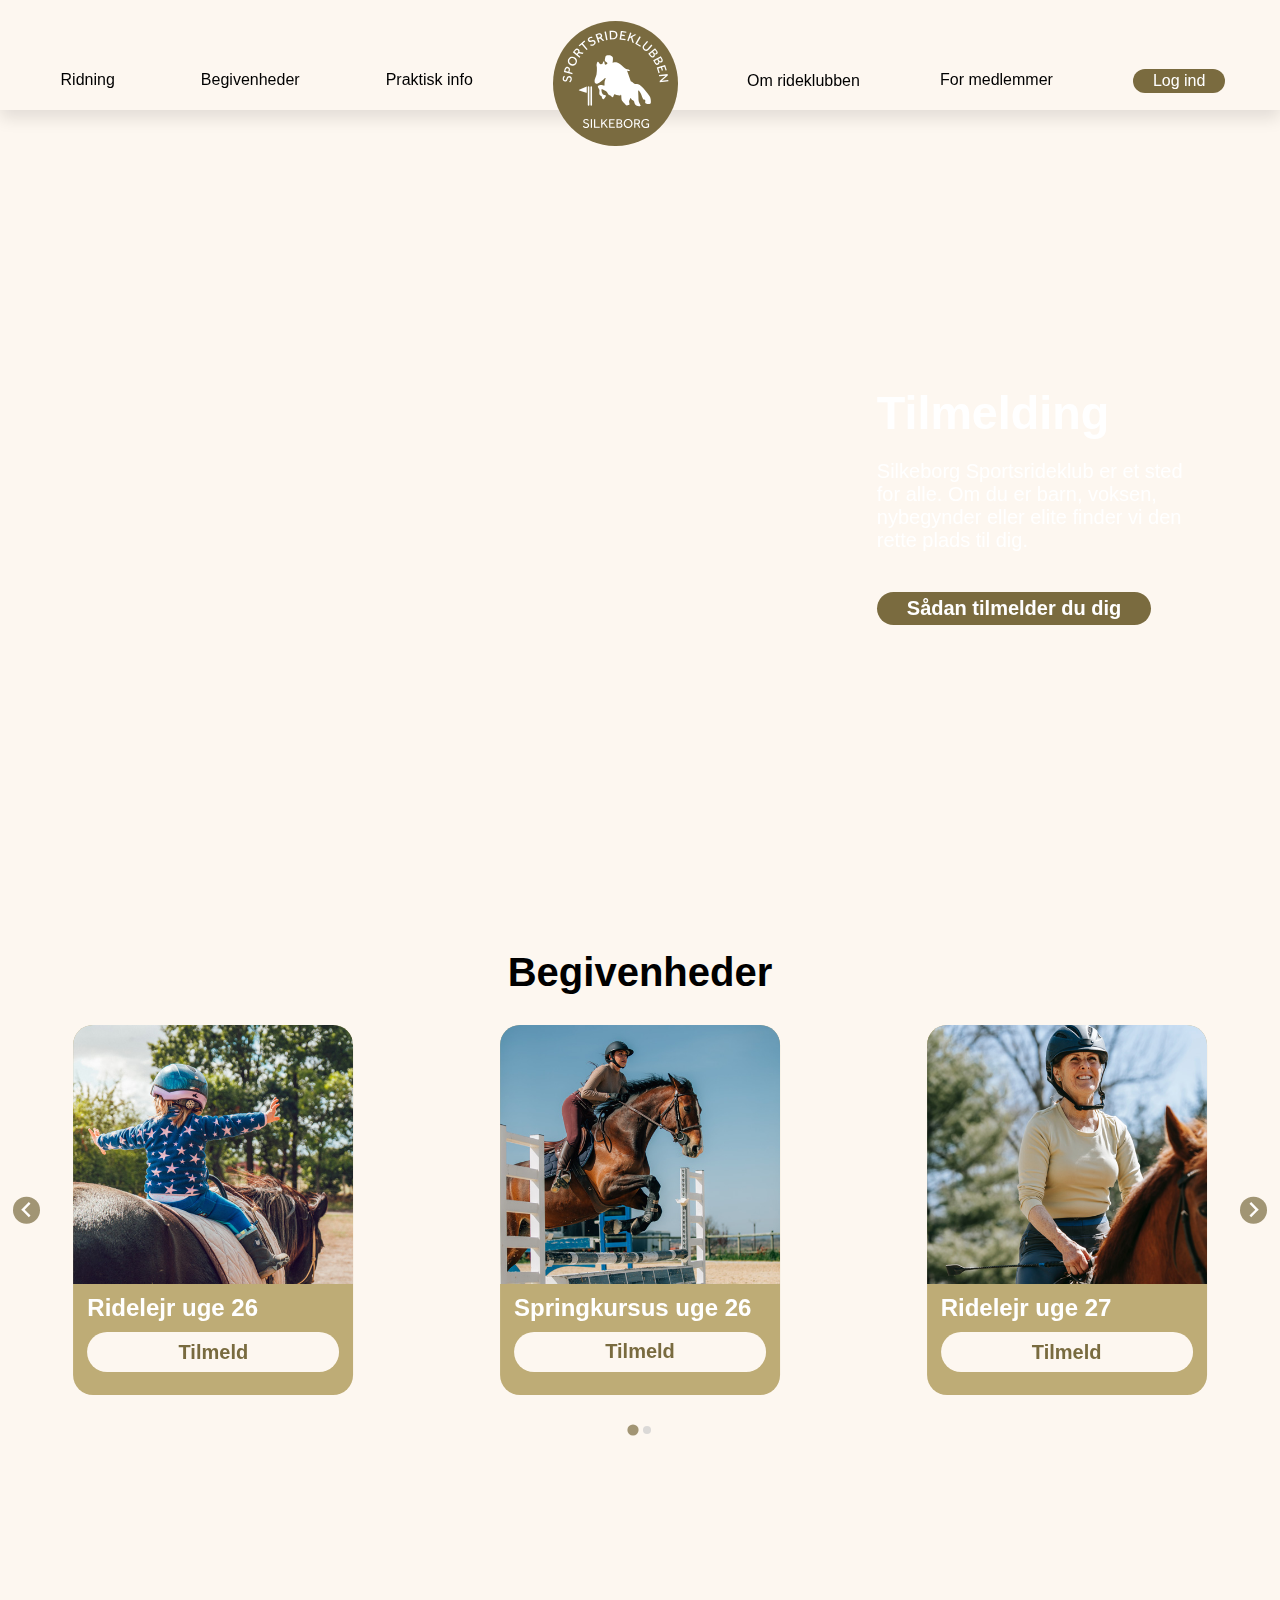
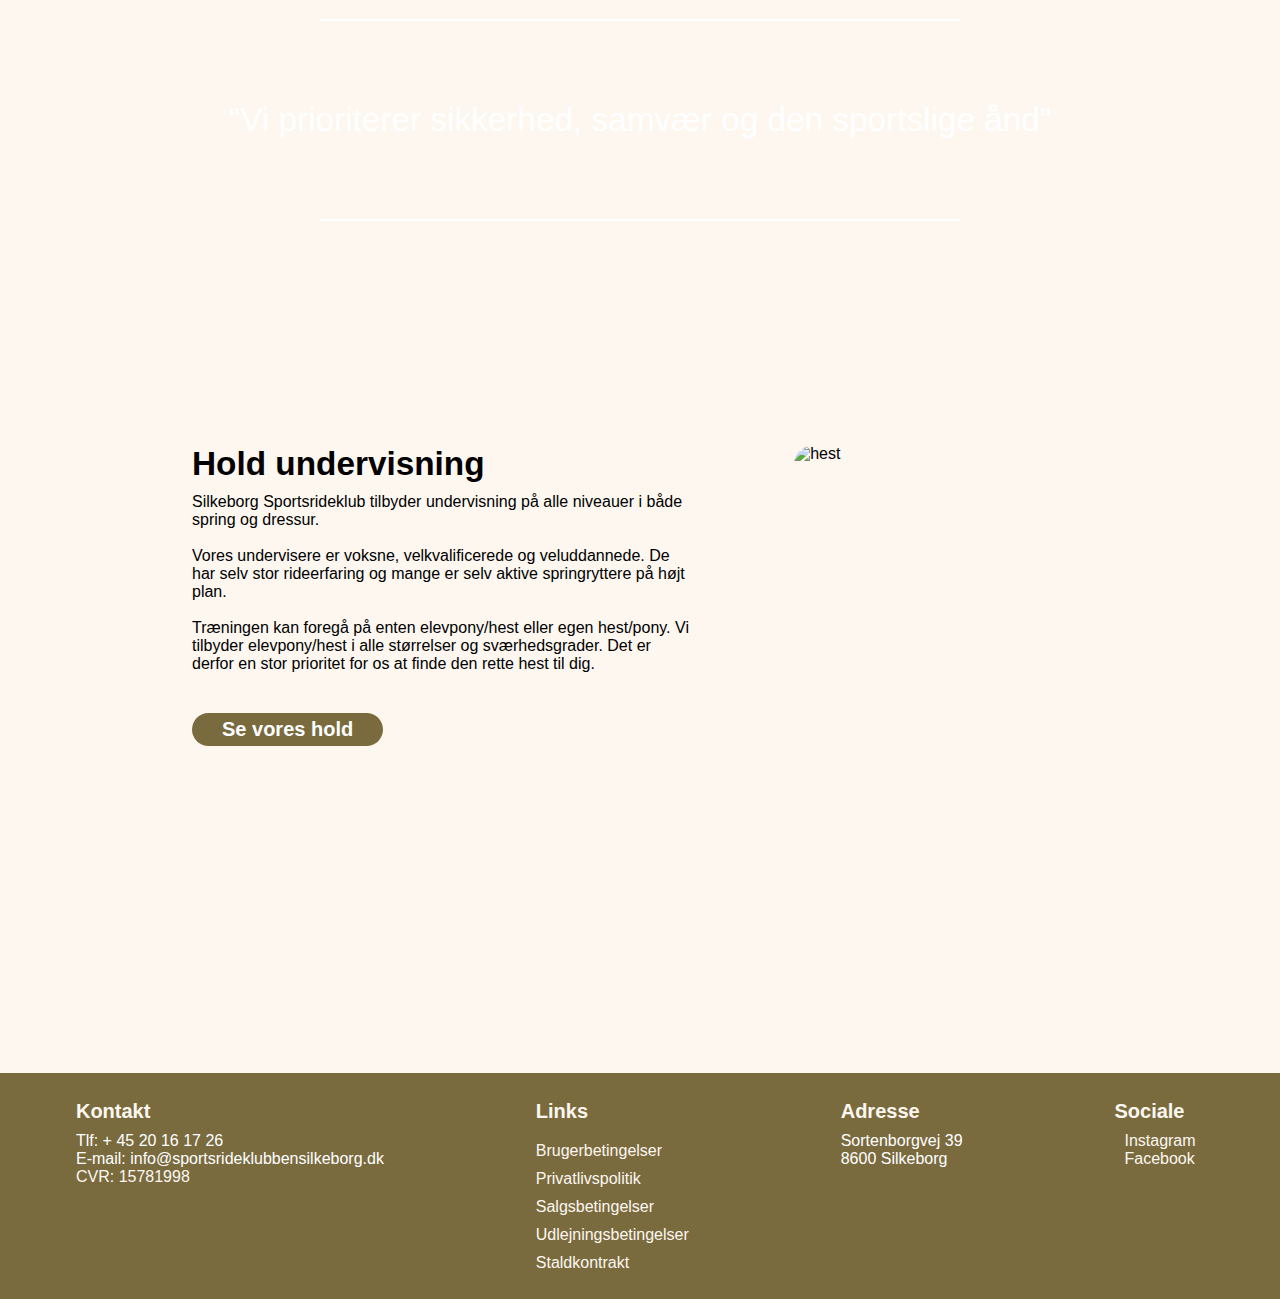
==== index.html @ 33fef27b "Update hestene" ====
<!DOCTYPE html>
<html lang="da">
  <head>
    <meta charset="UTF-8" />
    <meta http-equiv="X-UA-Compatible" content="IE=edge" />
    <meta name="viewport" content="width=device-width, initial-scale=1.0" />
    <script src="https://kit.fontawesome.com/e4a889809e.js" crossorigin="anonymous"></script>
    <script src="splide.min.js"></script>
    <script src="script.js" defer></script>
    <link rel="shortcut icon" href="images/logo.svg" type="image/x-icon" />
    <link rel="stylesheet" href="splide.min.css" />
    <link rel="stylesheet" href="styles.css" />
    <title>Sportsrideklubben Silkeborg</title>
  </head>
  <body>
    <header>
      <nav>
        <div class="dropdown">
          <button class="dropbtn">Ridning <i class="fa-solid fa-chevron-down"></i></button>
          <div class="dropdown-content">
            <a href="hold.html">Ridehold</a>
            <a href="#">Privatundervisning</a>
            <a href="#">Ridefysioterapi</a>
            <a href="hestene.html">Hestene</a>
            <a href="#">Sådan tilmelder du dig</a>
          </div>
        </div>
        <div class="dropdown">
          <button class="dropbtn">Begivenheder <i class="fa-solid fa-chevron-down"></i></button>
          <div class="dropdown-content">
            <a href="#">Ridelejr</a>
            <a href="#">Konkurrencer</a>
            <a href="#">Springkursus</a>
            <a href="#">Kalender</a>
          </div>
        </div>
        <div class="dropdown">
          <button class="dropbtn">Praktisk info <i class="fa-solid fa-chevron-down"></i></button>
          <div class="dropdown-content">
            <a href="#">Priser</a>
            <a href="#">Kontakt</a>
            <a href="#">Regler & sikkerhed</a>
            <a href="#">Klublove & vedtægter</a>
            <a href="#">Kørselsvejledning</a>
          </div>
        </div>
        <a href="index.html"><img src="images/logo.svg" alt="logo" /></a>
        <div class="dropdown">
          <a href="omrideklubben.html" class="dropbtn">Om rideklubben <i class="fa-solid fa-chevron-down"></i></a>
          <div class="dropdown-content">
            <a href="omrideklubben.html#hisory">Historie</a>
            <a href="omrideklubben.html#facilities">Faciliteter</a>
            <a href="#">Opstaldning</a>
          </div>
        </div>
        <div class="dropdown">
          <button class="dropbtn">For medlemmer <i class="fa-solid fa-chevron-down"></i></button>
          <div class="dropdown-content">
            <a href="#">Kontingent</a>
            <a href="#">Kalender</a>
          </div>
        </div>
        <a href="#" id="login">Log ind</a>
      </nav>
    </header>
    <div id="mobile-dropsystem">
      <div id="mobile-header">
        <a href="index.html"><img src="images/logo.svg" alt="logo" /></a>
        <i class="fa-solid fa-bars"></i>
      </div>
      <div id="burgermenu">
        <div class="category">
          <div class="cat-title">
            <h1>Ridning</h1>
            <i class="fa-solid fa-plus"></i>
          </div>
          <div class="cat-content">
            <div>
              <a href="#">Ridehold</a>
              <a href="#">Privatundervisning</a>
              <a href="#">Ridefysioterapi</a>
              <a href="#">Hestene</a>
              <a href="#">Sådan tilmelder du dig</a>
            </div>
          </div>
        </div>
        <div class="category">
          <div class="cat-title">
            <h1>Begivenheder</h1>
            <i class="fa-solid fa-plus"></i>
          </div>
          <div class="cat-content">
            <div>
              <a href="#">Ridelejr</a>
              <a href="#">Konkurrencer</a>
              <a href="#">Springkursus</a>
              <a href="#">Kalender</a>
            </div>
          </div>
        </div>
        <div class="category">
          <div class="cat-title">
            <h1>Praktisk info</h1>
            <i class="fa-solid fa-plus"></i>
          </div>
          <div class="cat-content">
            <div>
              <a href="#">Priser</a>
              <a href="#">Kontakt</a>
              <a href="#">Regler & sikkerhed</a>
              <a href="#">Klublove & vedtægter</a>
              <a href="#">Kørselsvejledning</a>
            </div>
          </div>
        </div>
        <div class="category">
          <div class="cat-title">
            <h1>Om rideklubben</h1>
            <i class="fa-solid fa-plus"></i>
          </div>
          <div class="cat-content">
            <div>
              <a href="#">Historie</a>
              <a href="#">Faciliteter</a>
              <a href="#">Opstaldning</a>
            </div>
          </div>
        </div>
        <div class="category">
          <div class="cat-title">
            <h1>For medlemmer</h1>
            <i class="fa-solid fa-plus"></i>
          </div>
          <div class="cat-content">
            <div>
              <a href="#">Kontingent</a>
              <a href="#">Kalender</a>
            </div>
          </div>
        </div>
        <div class="category">
          <a href="#" class="cat-title">
            <h1>Log ind</h1>
          </a>
          <div class="cat-content"></div>
        </div>
      </div>
    </div>
    <main>
      <section id="hero">
        <div id="overlay-box">
          <h1>Tilmelding</h1>
          <p>Silkeborg Sportsrideklub er et sted for alle. Om du er barn, voksen, nybegynder eller elite finder vi den rette plads til dig.</p>
          <a href="#" class="cta">Sådan tilmelder du dig</a>
        </div>
      </section>
      <div id="mobile-herotext">
        <h1>Tilmelding</h1>
        <p>Silkeborg Sportsrideklub er et sted for alle. Om du er barn, voksen, nybegynder eller elite finder vi den rette plads til dig.</p>
        <a href="#" class="cta">Sådan tilmelder du dig</a>
      </div>
      <section id="events">
        <h1>Begivenheder</h1>
        <section class="splide" aria-label="Slideshow with events">
          <div class="splide__track">
            <ul class="splide__list">
              <li class="splide__slide">
                <div class="event-card">
                  <img src="images/eventslides/1.jpg" alt="event-image" />
                  <div>
                    <h2>Ridelejr uge 26</h2>
                    <a href="#" class="event-action">Tilmeld</a>
                  </div>
                </div>
              </li>
              <li class="splide__slide">
                <div class="event-card">
                  <img src="images/eventslides/2.jpg" alt="event-image" />
                  <div>
                    <h2>Springkursus uge 26</h2>
                    <a href="#" class="event-action">Tilmeld</a>
                  </div>
                </div>
              </li>
              <li class="splide__slide">
                <div class="event-card">
                  <img src="images/eventslides/3.jpg" alt="event-image" />
                  <div>
                    <h2>Ridelejr uge 27</h2>
                    <a href="#" class="event-action">Tilmeld</a>
                  </div>
                </div>
              </li>
              <li class="splide__slide">
                <div class="event-card">
                  <img src="images/eventslides/5.jpg" alt="event-image" />
                  <div>
                    <h2>Springkursus uge 27</h2>
                    <a href="#" class="event-action">Tilmeld</a>
                  </div>
                </div>
              </li>
              <li class="splide__slide">
                <div class="event-card">
                  <img src="images/eventslides/6.jpg" alt="event-image" />
                  <div>
                    <h2>Ridelejr uge 32</h2>
                    <a href="#" class="event-action">Tilmeld</a>
                  </div>
                </div>
              </li>
              <li class="splide__slide">
                <div class="event-card">
                  <img src="images/eventslides/4.jpg" alt="event-image" />
                  <div>
                    <h2>Springkursus uge 32</h2>
                    <a href="#" class="event-action">Tilmeld</a>
                  </div>
                </div>
              </li>
            </ul>
          </div>
        </section>
      </section>
      <section id="drone-video">
        <div>
          <hr />
          <h1>“Vi prioriterer sikkerhed, samvær og den sportslige ånd”</h1>
          <hr />
        </div>
        <video muted autoplay loop>
          <source src="images/dronevideo.MP4" type="video/mp4" />
        </video>
      </section>
      <section id="teams">
        <div>
          <h2>Hold undervisning</h2>
          <p>
            Silkeborg Sportsrideklub tilbyder undervisning på alle niveauer i både spring og dressur. <br /><br />

            Vores undervisere er voksne, velkvalificerede og veluddannede. De har selv stor rideerfaring og mange er selv aktive springryttere på højt plan. <br /><br />

            Træningen kan foregå på enten elevpony/hest eller egen hest/pony. Vi tilbyder elevpony/hest i alle størrelser og sværhedsgrader. Det er derfor en stor prioritet for os at finde den rette
            hest til dig.
          </p>
          <a href="#" class="cta">Se vores hold</a>
        </div>
        <img src="images/teamshorse.jpg" alt="hest" />
      </section>
    </main>
    <footer>
      <div>
        <h4>Kontakt</h4>
        <a href="tel:+4520161726">Tlf: + 45 20 16 17 26</a>
        <a href="mailto:info@sportsrideklubbensilkeborg.dk">E-mail: info@sportsrideklubbensilkeborg.dk</a>
        <p>CVR: 15781998</p>
      </div>

      <div id="footer-betingelser">
        <h4>Links</h4>
        <a href="#">Brugerbetingelser</a>
        <a href="#">Privatlivspolitik</a>
        <a href="#">Salgsbetingelser</a>
        <a href="#">Udlejningsbetingelser</a>
        <a href="#">Staldkontrakt</a>
      </div>

      <div>
        <h4>Adresse</h4>
        <a href="https://goo.gl/maps/RQooo3mKTKUKPdRt5" target="_blank">
          Sortenborgvej 39 <br />
          8600 Silkeborg
        </a>
      </div>

      <div>
        <h4>Sociale</h4>
        <a class="footer-sociale" href="https://www.instagram.com/sportsrideklubbensilkeborg/" target="_blank">
          <p><i class="fa-brands fa-instagram"></i> Instagram</p>
        </a>

        <a class="footer-sociale" href="https://www.facebook.com/spsbestyrelse" target="_blank">
          <p><i class="fa-brands fa-square-facebook"></i>Facebook</p>
        </a>
      </div>
    </footer>
  </body>
</html>
---- styles.css ----
/* Import fonts */
@import url("https://use.typekit.net/xya8yvm.css");

/* Remove margin for whole page */
*,
*::before,
*::after {
  margin: 0;
}

/* Universal styles */
body {
  background-color: #fdf7f0;
  font-family: effra-cc, sans-serif;
}

/* FRONT PAGE */

/* Header */
header {
  z-index: 1000;
  position: sticky;
  top: 0;
  background-color: #fdf7f0;
  box-shadow: 0px 8px 16px 0px rgba(0, 0, 0, 0.111);
  transition: 0.2s ease-in-out;
}

nav {
  height: 70px;
  display: flex;
  justify-content: space-around;
  align-items: flex-end;
  padding: 20px;
  transition: 0.5s ease-in-out;
}

nav img {
  position: relative;
  top: 60px;
  width: 125px;
  transition: 0.2s ease-in-out;
}

#mobile-dropsystem {
  display: none;
  z-index: 1000;
  position: sticky;
  top: 0;
}

#mobile-header {
  z-index: 1000;
  background-color: #fdf7f0;
  box-shadow: 0px 8px 16px 0px rgba(0, 0, 0, 0.111);
  display: none;
  justify-content: space-between;
  align-items: center;
  height: 100px;
  position: sticky;
  top: 0;
}
#mobile-header img {
  position: relative;
  top: 20px;
  padding-left: 30px;
  width: 110px;
}
#mobile-header i {
  align-self: flex-end;
  color: #7a6b3f;
  padding: 30px;
  font-size: 25pt;
}

/* Burgermenu */
#burgermenu {
  transform: translateY(-100%);
  width: 100%;
  position: absolute;
  overflow-y: auto;
  transition: 0.8s ease-in-out;
  max-height: calc(100dvh - 100px);
}

.category {
  text-align: center;
}

.cat-title {
  text-decoration: none;
  color: black;
  display: flex;
  justify-content: center;
  align-items: center;
  padding: 25px;
  background-color: #fdf7f0;
  box-shadow: 0px 8px 16px 0px rgba(0, 0, 0, 0.111);
}
.cat-title:last-of-type {
  color: white;
  background-color: #796b3f;
}
.cat-title h1 {
  font-size: 18pt;
  font-weight: 600;
}
.cat-title i {
  font-size: 18pt;
  position: absolute;
  right: 25px;
}

/* Category content */

.cat-content {
  flex-direction: column;
  max-height: 0px;
  overflow: hidden;
  transition: 0.5s ease-in-out;
}
.cat-content div {
  display: flex;
  flex-direction: column;
  justify-content: center;
  font-size: 15pt;
  background-color: #f3eee7;
}
.cat-content div i {
  right: 25px;
}
.cat-content a {
  padding: 25px;
  font-weight: 100;
  color: black;
  text-decoration: none;
  box-shadow: 0px 5px 18px 0px rgba(0, 0, 0, 0.111);
}

/* Dropdown */
.dropbtn {
  text-decoration: none;
  color: black;
  display: flex;
  align-items: center;
  gap: 5px;
  font-family: effra-cc, sans-serif;
  font-weight: 500;
  font-size: 12pt;
  border: none;
  cursor: pointer;
  background-color: #fdf7f0;
}

.dropdown {
  position: relative;
  display: inline-block;
}

.dropdown-content {
  font-weight: 500;
  display: none;
  position: absolute;
  min-width: 160px;
  z-index: 1;
}

.dropdown-content a {
  font-size: 10pt;
  box-shadow: 0px 8px 16px 0px rgba(0, 0, 0, 0.111);
  color: black;
  background-color: #fdf7f0;
  padding: 12px 16px;
  text-decoration: none;
  display: block;
}
.dropdown-content a:hover,
.dropdown-content a:nth-child(even):hover {
  background-color: #7a6b3f;
  color: white;
}
.dropdown-content a:nth-child(even) {
  background-color: #f3eee7;
}

.dropdown:hover .dropdown-content {
  display: block;
}

#login {
  position: relative;
  top: 3px;
  text-decoration: none;
  color: white;
  background-color: #7a6b3f;
  padding: 3px 20px;
  border-radius: 15px;
  transition: 0.1s ease-in-out;
}
#login:hover {
  background-color: #554c2f;
}

/* Hero section */
#hero {
  background-image: url(images/hero.jpg);
  background-size: cover;
  height: calc(100vh - 110px);
  width: auto;
}

#overlay-box {
  display: flex;
  flex-direction: column;
  justify-content: center;
  position: absolute;
  right: 0;
  backdrop-filter: blur(15px);
  color: white;
  height: calc(100vh - 110px);
  width: 35vw;
}
#overlay-box h1 {
  padding-left: 10%;
  font-size: 35pt;
}
#overlay-box p {
  width: 70%;
  font-weight: 300;
  font-size: 15pt;
  padding-left: 10%;
  padding-top: 20px;
}
.cta {
  text-decoration: none;
  color: white;
  display: block;
  margin-top: 40px;
  margin-left: 10%;
  padding: 5px 30px;
  font-size: 15pt;
  font-weight: 900;
  width: fit-content;
  border-radius: 20px;
  background-color: #7a6b3f;
  transition: 0.2s ease-in-out;
}
.cta:hover {
  background-color: #554c2f;
}

#mobile-herotext {
  display: none;
  text-align: center;
  width: 80%;
  margin: auto;
  margin-top: 30px;
}
#mobile-herotext p {
  font-size: 12pt;
  padding-top: 10px;
}

/* Event section */
#events {
  text-align: center;
  margin-top: 50px;
  margin-bottom: 100px;
}
#events h1 {
  font-size: 30pt;
  margin-bottom: 30px;
}

/* Event card */
.event-card {
  background-color: #beac76;
  color: white;
  border-radius: 20px;
  width: 280px;
  height: 370px;
  overflow: hidden;
}
.event-card img {
  object-fit: cover;
  width: 100%;
  max-height: 70%;
}

.event-card div {
  margin: auto;
  width: 90%;
}
.event-card div h2 {
  text-align: left;
  margin-top: 10px;
  margin-bottom: 10px;
  font-size: 18pt;
}
.event-card div a {
  display: flex;
  justify-content: center;
  align-items: center;
  text-decoration: none;

  height: 40px;
  font-size: 15pt;
  font-weight: 900;
  color: #796b3f;
  border-radius: 20px;
  background-color: #fdf7f0;
}

/* Splide */
.splide__slide {
  display: flex;
  justify-content: center;
}

/* Drone video */
#drone-video {
  position: relative;
  margin-top: 50px;
  width: 100%;
  height: 450px;
  overflow: hidden;
  z-index: -100;
}

video {
  width: 100%;
  height: 450px;
  object-fit: cover;
}
#drone-video div {
  /* backdrop-filter: brightness(50%); */
  height: 100%;
  width: 100%;
  display: flex;
  flex-direction: column;
  justify-content: center;
  gap: 80px;
  color: white;
  position: absolute;
  text-align: center;
}

#drone-video h1 {
  width: 80%;
  align-self: center;
  font-size: 25pt;
  font-weight: 500;
}

#drone-video hr {
  border: 1.5px solid white;
  border-radius: 10px;
  width: 50%;
  align-self: center;
}

/* Teams section */
#teams {
  width: 70%;
  margin: auto;
  display: flex;
  gap: 100px;
  margin-top: 100px;
  margin-bottom: 100px;
}
#teams h2 {
  font-size: 25pt;
  margin-bottom: 10px;
}
#teams a {
  margin-left: 0;
}

#teams img {
  object-fit: cover;
  width: 800px;
  height: 400px;
  border-radius: 20px;
}

/* Ignorer dette */
main {
  padding-bottom: 10%;
}

/* Historiesektionen */

#history {
  display: flex;
  justify-content: space-around;
  width: 80%;
  margin: auto;
  margin-top: 100px;
}
#history div {
  width: 40%;
}
#history div h1 {
  margin-bottom: 20px;
  font-size: 30pt;
  line-height: 40px;
}
#history img {
  border-radius: 20px;
}

/* Faciliteter */

#facilities {
  display: flex;
  justify-content: space-around;
  align-items: center;
  background-color: #f3eee7;
  margin-top: 50px;
  padding: 100px 0px 100px 0px;
}

#facilities hr {
  height: 200px;
  border: 1px solid black;
  border-radius: 10px;
}

#listfacilities {
  display: flex;
  flex-direction: column;
  gap: 20px;
  width: fit-content;
}

.listdirection {
  display: flex;
  padding-bottom: 10px;
}

.listdirection img {
  position: relative;
  top: 5px;
  padding-right: 10px;
}

#splitsections {
  overflow: hidden;
  position: relative;
  top: -5vw;
}
#splitsections img {
  width: 102%;
}

/* Undervisning og aktiviteter */
#activities {
  display: flex;
  justify-content: center;
  width: 80%;
  margin: auto;
  padding-bottom: 5vw;
}

#leftbox {
  width: 70%;
  padding-right: 50px;
}
#rightbox {
  width: 70%;
}

/* --HOLD STYLES------------------------------------- */
#main-hold {
  width: 85%;
  margin: auto;
}

/* --filter knap------------------------------------- */

#filter-knap {
  cursor: pointer;
  display: flex;
  justify-content: space-between;
  align-items: center;
  width: 60px;
  color: white;
  background-color: #beac76;
  border-radius: 10px;
  margin-top: 50px;
  margin-bottom: 5vh;
  padding: 8px 30px;
}

.filter-category {
  text-align: center;
}

.filter-cat-title {
  display: flex;
  justify-content: center;
  align-items: center;
  padding: 25px;
  background-color: #fdf7f0;
  box-shadow: 0px 8px 16px 0px rgba(0, 0, 0, 0.111);
}
.filter-cat-title h1 {
  font-size: 18pt;
  font-weight: 600;
}

/* Category content */

.filter-cat-content {
  flex-direction: column;
  max-height: 0px;
  overflow: hidden;
  transition: 0.5s ease-in-out;
}
.filter-cat-content div {
  display: flex;
  flex-direction: column;
  justify-content: center;
  font-size: 15pt;
  background-color: #f3eee7;
}
.filter-cat-content div i {
  right: 25px;
}
.filter-cat-content a {
  padding: 25px;
  font-weight: 100;
  color: black;
  text-decoration: none;
  box-shadow: 0px 5px 18px 0px rgba(0, 0, 0, 0.111);
}

/* --Cards------------------------------------- */

.card-container {
  display: flex;
  justify-content: left;
  gap: 30px;
  flex-wrap: wrap;
}

.hold-card {
  display: flex;
  flex-direction: column;
  justify-content: space-between;
  height: 380px;
  background-color: white;
  width: 300px;
  text-align: left;
  border-radius: 20px;
}

.hold-card img {
  width: 100%;
  object-fit: contain;
  border-radius: 20px 20px 0px 0px;
}

.hold-card h3 {
  padding-left: 20px;
}

.content {
  display: flex;
  justify-content: space-around;
  font-size: 1.5vh;
  padding-left: 20px;
}

.content hr {
  border: #796b3f solid 1.5px;
  border-radius: 10px;
  height: 100px;
  align-self: center;
}

.content-right {
  font-size: 10pt;
  width: 50%;
}
.content-right p {
  width: 80%;
  margin: auto;
  line-height: 15px;
}

.content-left-info {
  display: flex;
  justify-content: left;
  align-items: center;
  gap: 10px;
  height: 30px;
}
.content-left-info p {
  font-size: 10pt;
}

.content-left-info i {
  color: #554c2f;
  font-size: 15pt;
}
.content-left-info .fa-user-group {
  font-size: 13pt;
}

.tilmeld-cta {
  text-align: center;
  font-size: 15pt;
  background-color: #beac76;
  border-radius: 0px 0px 20px 20px;
  padding: 10px;
  transition: 0.05s ease-in-out;
}
.tilmeld-cta:hover {
  background-color: #796b3f;
}

.tilmeld-cta {
  font-weight: 600;
  text-decoration: none;
  color: white;
}

/* --FOOTER STYLES------------------------------------- */
footer {
  display: flex;
  justify-content: space-around;
  background-color: #7a6b3f;
  color: #fdf7f0;
  padding: 3vh 0vh 3vh 0vh;
}

footer div {
  display: flex;
  flex-direction: column;
}

footer div a {
  text-decoration: none;
  color: white;
  transition: 0.1s ease-in-out;
}

footer h4 {
  font-size: 15pt;
  padding-bottom: 1vh;
}

/* Denne div lagde sig vandret, derfor flex columme */
#footer-betingelser {
  display: flex;
  flex-direction: column;
  gap: 10px;
}

#footer-betingelser a {
  color: #fdf7f0;
}

.footer-sociale {
  display: flex;
  justify-content: space-between;
  align-items: center;
  text-decoration: none;
  width: 7vw;
  color: #fdf7f0;
}

.footer-sociale p {
  display: flex;
  justify-content: center;
  align-items: center;
  gap: 10px;
}

.footer-sociale .fa-brands {
  font-size: 20px;
}

/* Her starter Hestene/Bestyrelsen */

/* Overskrift */
.hestene-bestyrelse-h1 {
  text-align: center;
  margin-top: 5vw;
}

.hestene-bestyrelse-p {
  text-align: center;
  margin-bottom: 5vw;
}

/* Classen split-colored-div-1 er baggrunden for denne sektion.
Vi skifter mellem brugen af classen split-colored-div-1 og split-colored-div-2, for
nemt at kunne tilfølje flere heste*/
.split-colored-div-1 {
  background: linear-gradient(to right, #7a6b3f 0%, #7a6b3f 30%, #f3eee7 30%, #f3eee7 100%);
  height: 30vw;
}
/* Classen split-colored-div-1-text bestemmer hvordan teksten skal
forholde sig ift. resten af indholdet i div'en*/
.split-colored-div-1-text {
  margin-left: 45vw;
  margin-top: -23vw;
  z-index: 1;
  max-width: 40vw;
  color: black;
}

/* Titlen under bestyrelsesmedlemmernes navne */
.bestyrelse-p-title {
  font-style: italic;
  font-size: 15pt;
}

/* Her bestemmes det hvordan billedet skal placeres */
.split-colored-div-1 img {
  height: 22vw;
  width: 22vw;
  margin-left: 19%;
  margin-top: 4%;
  margin-bottom: 2%;
  z-index: +1;
  border-radius: 10%;
}

/* Her beskriver vi hvordan split-colored-div-2 bruges. Kommandoerne er de samme,
men værdierne er anderledes og tilpasset efter mockuppen */
.split-colored-div-2 {
  background: linear-gradient(to left, #7a6b3f 0%, #7a6b3f 30%, #fdf7f0 30%, #fdf7f0 100%);
  height: 30vw;
}

.split-colored-div-2-text {
  margin-left: 15vw;
  margin-top: -23vw;
  z-index: 1;
  max-width: 40vw;
  color: rgb(0, 0, 0);
}

.split-colored-div-2 img {
  height: 22vw;
  width: 22vw;
  margin-left: 59%;
  margin-top: 4%;
  margin-bottom: 2%;
  z-index: +1;
  border-radius: 10%;
}

/* Media quiaries 1080px - IPad size*/
@media screen and (max-width: 1080px) {
  /* HEADER */
  header {
    display: none;
  }
  #mobile-header {
    display: flex;
  }
  #mobile-dropsystem {
    display: block;
  }

  /* FORSIDE */
  #hero {
    display: flex;
    flex-direction: column;
    height: 300px;
  }
  #overlay-box {
    display: none;
  }
  #mobile-herotext {
    display: block;
  }
  .cta {
    margin: auto;
    margin-top: 30px;
  }
  #teams {
    flex-direction: column-reverse;
    gap: 30px;
    width: 85%;
  }
  #teams img {
    width: 100%;
  }

  /* Hold cards */
  /* .hold-card-row {
  } */

  /* FOOTER */
  footer {
    flex-direction: column;
  }
  footer div {
    width: 85%;
    margin: auto;
    margin-bottom: 40px;
  }

  /* BESTYRELSEN OG HESTE SIDEN */

  /* Overskrift på siden */
  .hestene-bestyrelse-h1 {
    font-size: 12pt;
  }

  .hestene-bestyrelse-p {
    font-size: 10pt;
  }

  /* Tekster på siden */
  .split-colored-div-1-text p {
    font-size: 12pt;
  }

  .split-colored-div-2-text p {
    font-size: 12pt;
  }

  .split-colored-div-1-text h1 {
    font-size: 12pt;
  }

  .split-colored-div-2-text h1 {
    font-size: 12pt;
  }

  /* Bestyrelsens titler */
  .bestyrelse-p-title {
    font-size: 10pt;
  }

  /* OM RIDEKLUBBEN */

  #history {
    flex-direction: column;
    width: 85%;
  }
  #history div {
    width: 100%;
  }
  #history img {
    margin-top: 30px;
  }

  #facilities {
    flex-direction: column;
  }
  #facilities h1 {
    font-size: 25pt;
    margin-bottom: 30px;
  }
  #facilities hr {
    display: none;
  }
  #listfacilities {
    width: 80%;
  }

  #activities {
    flex-direction: column;
    align-items: center;
    gap: 50px;
    width: 100%;
    margin: auto;
    margin-bottom: 50px;
  }
  #leftbox,
  #rightbox {
    width: 85%;
    padding: 0;
  }
}

/* Media queries 570px */
@media screen and (max-width: 570px) {
  /* BESTYRELSEN OG HESTENE SIDER */

  /* Overskrift på siden */
  .hestene-bestyrelse-h1 {
    font-size: 14pt;
  }

  .hestene-bestyrelse-p {
    font-size: 12pt;
    margin-left: 15vw;
    margin-right: 15vw;
  }

  /* Baggrundsfarve ændres */
  .split-colored-div-1 {
    background: linear-gradient(to right, #7a6b3f 0%, #7a6b3f 25%, #f3eee7 25%, #f3eee7 100%);
    height: 60vw;
  }

  /* Baggrundsfarve ændres */
  .split-colored-div-2 {
    height: 60vw;
  }

  /* Billede ændres */
  .split-colored-div-1 img {
    height: 35vw;
    width: 35vw;
    margin-left: 8%;
    margin-top: 12%;
  }

  .split-colored-div-2 img {
    height: 35vw;
    width: 35vw;
    margin-left: 53%;
    margin-top: 12%;
  }

  /* Tekster på siden */
  .split-colored-div-1-text p {
    font-size: 8pt;
    margin-top: 5vw;
    margin-left: 2vw;
    margin-right: -10vw;
  }

  .split-colored-div-2-text p {
    font-size: 8pt;
    margin-top: 5vw;
    margin-right: 2vw;
    margin-left: -10vw;
  }

  .split-colored-div-1-text h1 {
    font-size: 12pt;
    margin-top: -40vw;
    margin-bottom: -5vw;
    margin-left: 2vw;
    margin-right: -10vw;
  }

  .split-colored-div-2-text h1 {
    font-size: 12pt;
    margin-top: -40vw;
    margin-bottom: -5vw;
    margin-right: 2vw;
    margin-left: -10vw;
  }

  /* Bestyrelsens titler */
  .bestyrelse-p-title {
    font-size: 6pt;
    margin-bottom: -4vw;
  }
}
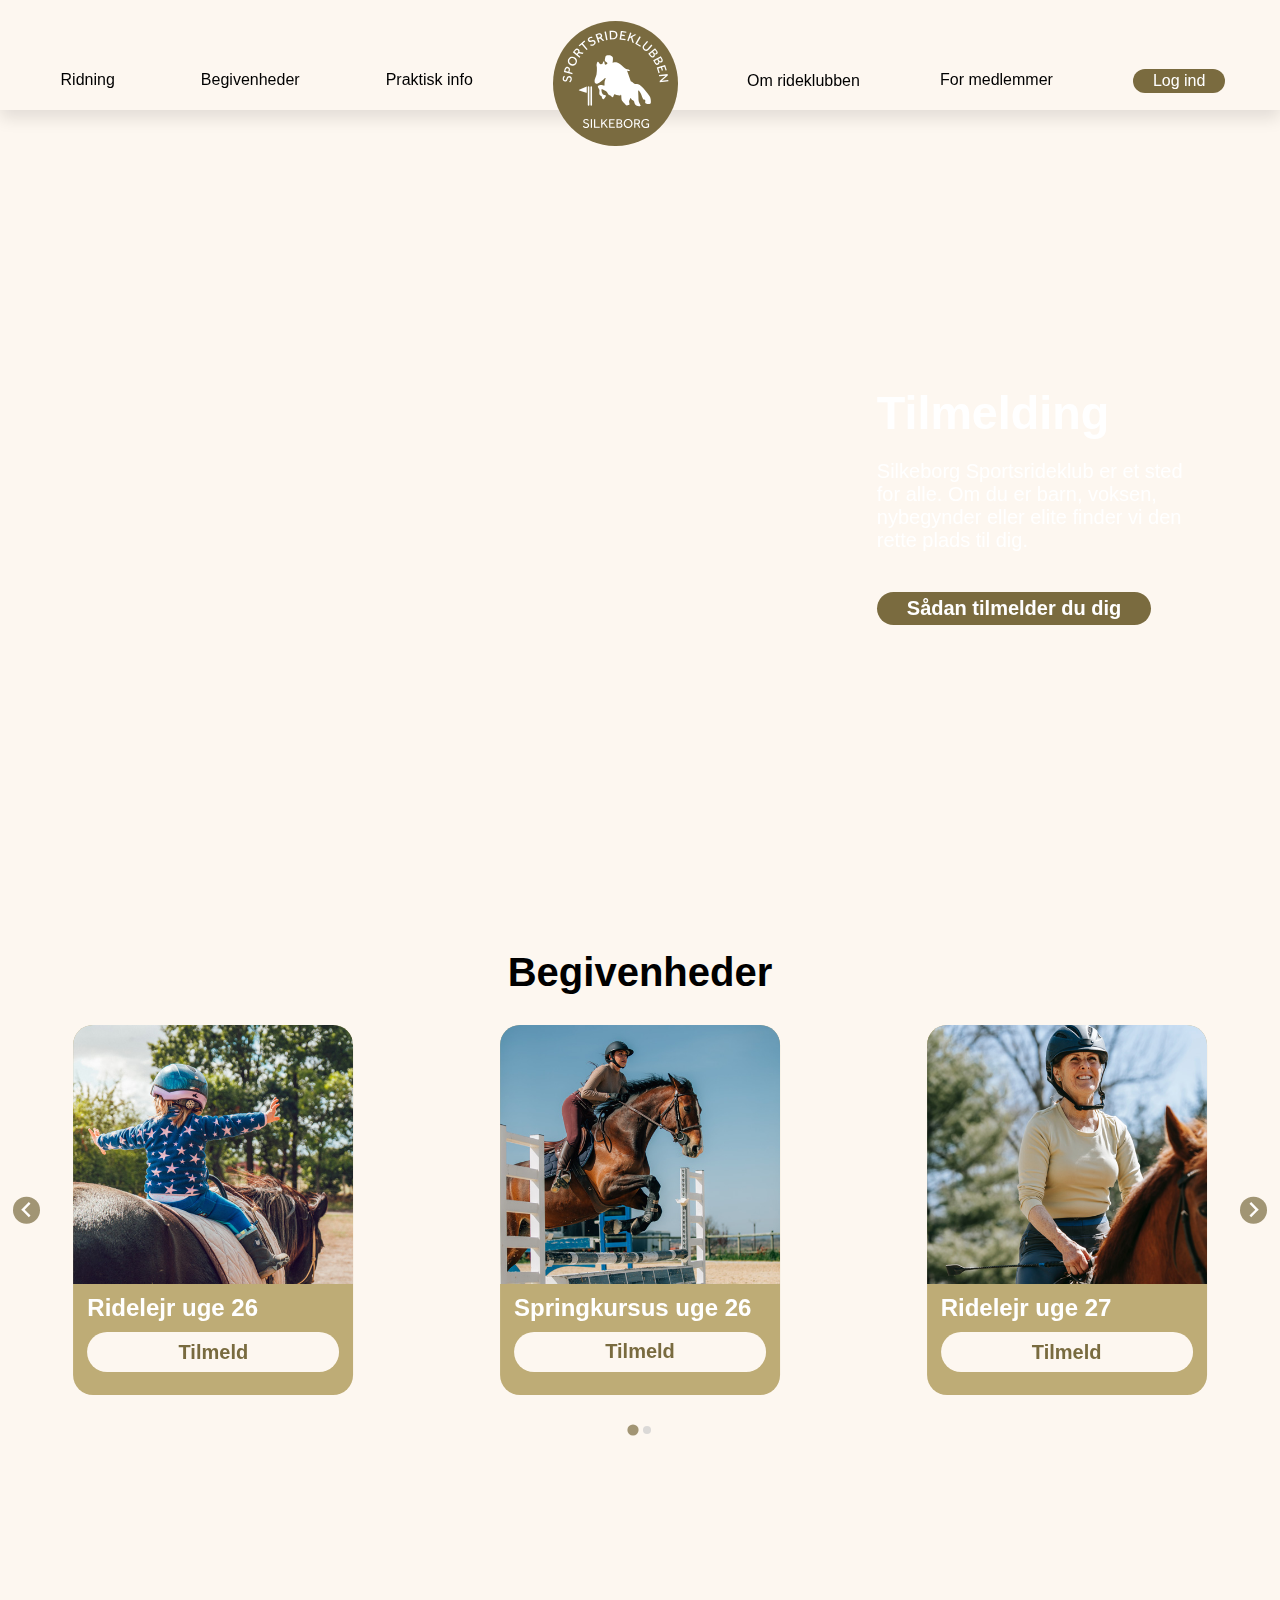
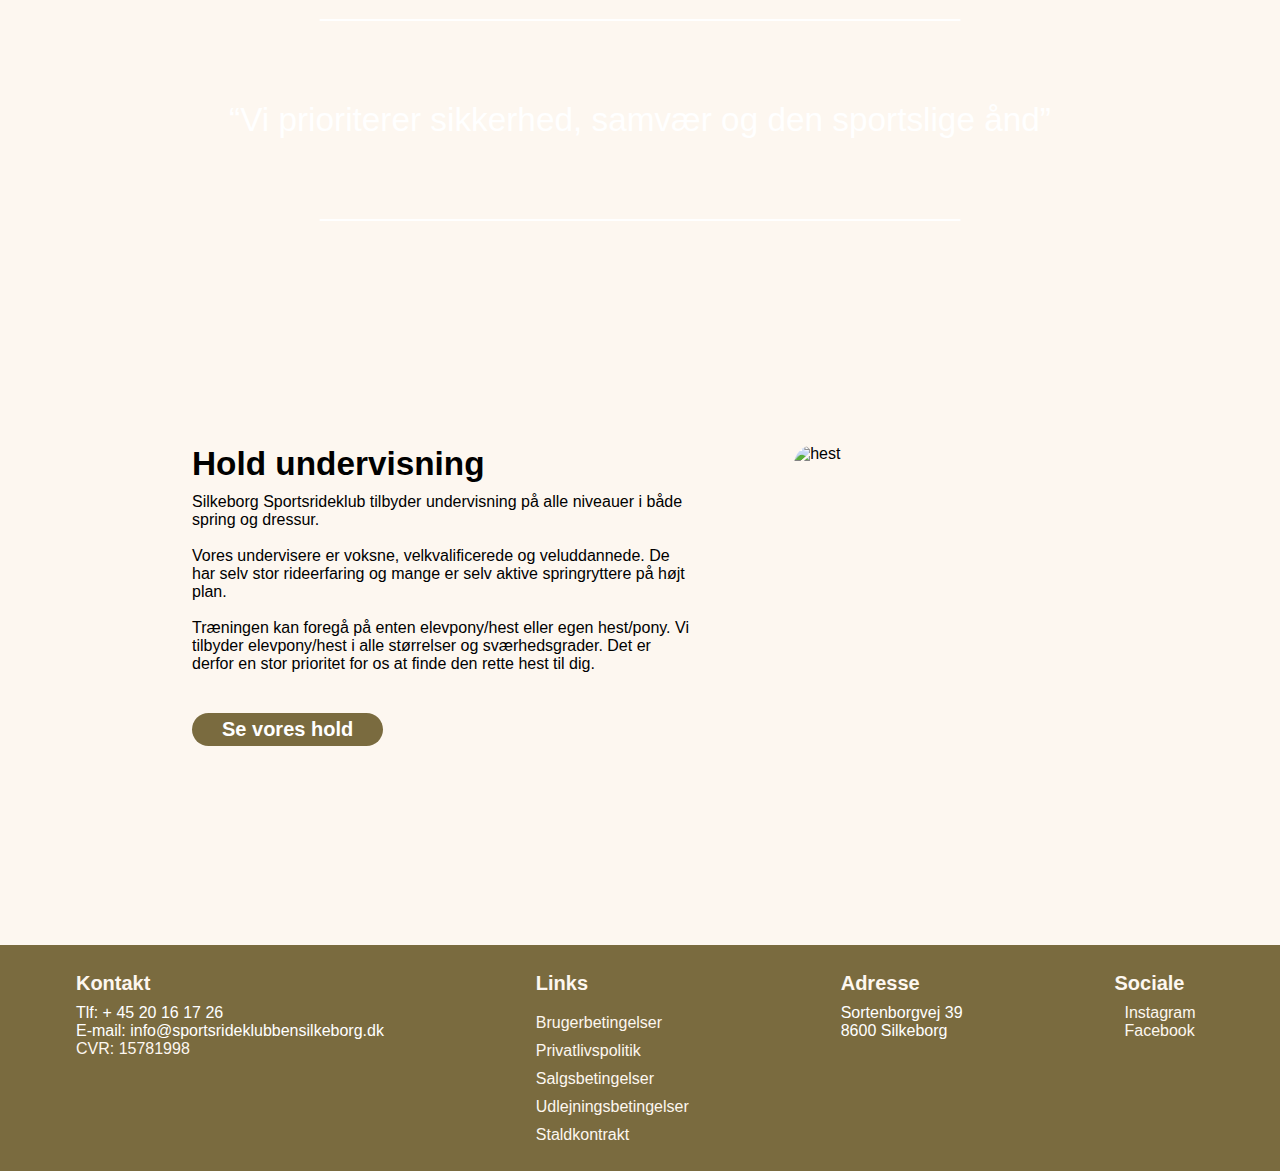
==== commit 446e5fa5: "404 update" ====
--- a/index.html
+++ b/index.html
@@ -150,13 +150,19 @@
       <section id="hero">
         <div id="overlay-box">
           <h1>Tilmelding</h1>
-          <p>Silkeborg Sportsrideklub er et sted for alle. Om du er barn, voksen, nybegynder eller elite finder vi den rette plads til dig.</p>
+          <p>
+            Silkeborg Sportsrideklub er et sted for alle. Om du er barn, voksen, nybegynder eller elite finder vi den
+            rette plads til dig.
+          </p>
           <a href="#" class="cta">Sådan tilmelder du dig</a>
         </div>
       </section>
       <div id="mobile-herotext">
         <h1>Tilmelding</h1>
-        <p>Silkeborg Sportsrideklub er et sted for alle. Om du er barn, voksen, nybegynder eller elite finder vi den rette plads til dig.</p>
+        <p>
+          Silkeborg Sportsrideklub er et sted for alle. Om du er barn, voksen, nybegynder eller elite finder vi den
+          rette plads til dig.
+        </p>
         <a href="#" class="cta">Sådan tilmelder du dig</a>
       </div>
       <section id="events">
@@ -238,10 +244,11 @@
           <p>
             Silkeborg Sportsrideklub tilbyder undervisning på alle niveauer i både spring og dressur. <br /><br />
 
-            Vores undervisere er voksne, velkvalificerede og veluddannede. De har selv stor rideerfaring og mange er selv aktive springryttere på højt plan. <br /><br />
-
-            Træningen kan foregå på enten elevpony/hest eller egen hest/pony. Vi tilbyder elevpony/hest i alle størrelser og sværhedsgrader. Det er derfor en stor prioritet for os at finde den rette
-            hest til dig.
+            Vores undervisere er voksne, velkvalificerede og veluddannede. De har selv stor rideerfaring og mange er
+            selv aktive springryttere på højt plan. <br /><br />
+
+            Træningen kan foregå på enten elevpony/hest eller egen hest/pony. Vi tilbyder elevpony/hest i alle
+            størrelser og sværhedsgrader. Det er derfor en stor prioritet for os at finde den rette hest til dig.
           </p>
           <a href="#" class="cta">Se vores hold</a>
         </div>
--- a/styles.css
+++ b/styles.css
@@ -383,11 +383,6 @@
   border-radius: 20px;
 }
 
-/* Ignorer dette */
-main {
-  padding-bottom: 10%;
-}
-
 /* Historiesektionen */
 
 #history {
@@ -474,6 +469,7 @@
 #main-hold {
   width: 85%;
   margin: auto;
+  margin-bottom: 100px;
 }
 
 /* --filter knap------------------------------------- */
@@ -682,7 +678,139 @@
   font-size: 20px;
 }
 
-/* Her starter Hestene/Bestyrelsen */
+/* ---------------- TILMELDING-------- */
+
+.step-1-3 {
+  margin-top: 2vw;
+  margin-bottom: 7vw;
+}
+
+.step-2 {
+  background-color: #f3eee7;
+  height: 25vw;
+  padding-top: 5vw;
+}
+
+.circle-step-1-3 {
+  width: 20vw;
+  height: 20vw;
+  border-radius: 50%;
+  font-size: 30pt;
+  color: #f3eee7;
+  text-align: center;
+  background-color: #796b3f;
+  margin-left: 15vw;
+  transition: 0.1s ease-in-out;
+}
+.circle-step-1-3:hover,
+.circle-step-2:hover {
+  background-color: #554c2f;
+}
+
+.circle-step-2 {
+  width: 20vw;
+  height: 20vw;
+  border-radius: 50%;
+  font-size: 50px;
+  color: #f3eee7;
+  text-align: center;
+  background-color: #796b3f;
+  margin-left: 57vw;
+  transition: 0.1s ease-in-out;
+}
+
+.circle-step-1-3 h1,
+.circle-step-2 h1 {
+  color: rgb(255, 255, 255);
+  font-size: 30pt;
+  padding-top: 7vw;
+}
+
+.step-1-3-text {
+  margin-left: 38vw;
+  margin-top: -17vw;
+  z-index: 1;
+  max-width: 40vw;
+  color: black;
+}
+
+.step-2-text {
+  margin-left: 15vw;
+  margin-top: -17vw;
+  z-index: 1;
+  max-width: 40vw;
+  color: black;
+}
+
+.step-1-3-text h1,
+.step-2-text h1 {
+  color: rgb(0, 0, 0);
+  font-size: 16pt;
+}
+
+.step-1-3-text p,
+.step-2-text p {
+  font-size: 12pt;
+}
+
+/* De 3 heste i bunden */
+#horses {
+  margin-left: 15vw;
+  margin-right: 15vw;
+  margin-bottom: -10vw;
+}
+
+/* ---------------- 404 - side----------------- */
+
+.div-404 {
+  display: flex;
+  align-items: center;
+  justify-content: center;
+  height: calc(100vh - 100px);
+}
+
+.div-404 img {
+  width: 450px;
+}
+
+.text-404 h1 {
+  font-size: 35pt;
+}
+
+.text-404 p {
+  font-size: 14pt;
+}
+
+#cta-404 {
+  display: block;
+  text-decoration: none;
+  font-weight: 700;
+  color: white;
+  background-color: #7a6b3f;
+  padding: 10px 20px;
+  border-radius: 25px;
+  transition: 0.1s ease-in-out;
+  margin-top: 30px;
+}
+
+/* ---------------- HESTENE / BESTYRELSE STYLES-------- */
+
+.content-container {
+  margin-bottom: 100px;
+}
+
+/* Test */
+#loginPanel {
+  color: #000;
+  cursor: pointer;
+}
+
+#userNav {
+  width: 200px;
+  height: 200px;
+  display: none;
+  background: #ff0000;
+}
 
 /* Overskrift */
 .hestene-bestyrelse-h1 {
@@ -754,6 +882,11 @@
   border-radius: 10%;
 }
 
+.fa-phone {
+  padding-left: 20px;
+  padding-right: 5px;
+}
+
 /* Media quiaries 1080px - IPad size*/
 @media screen and (max-width: 1080px) {
   /* HEADER */
@@ -810,7 +943,7 @@
 
   /* Overskrift på siden */
   .hestene-bestyrelse-h1 {
-    font-size: 12pt;
+    font-size: 18pt;
   }
 
   .hestene-bestyrelse-p {
@@ -879,15 +1012,75 @@
     width: 85%;
     padding: 0;
   }
+
+  /* TILMELDING */
+  .step-1-3 {
+    margin-bottom: 5vw;
+  }
+
+  .step-2 {
+    background-color: #fdf7f0;
+    height: 70%;
+    width: 100%;
+    margin-bottom: 15vw;
+  }
+
+  .circle-step-1-3,
+  .circle-step-2 {
+    width: 35vw;
+    height: 35vw;
+    margin-left: 35vw;
+  }
+
+  .circle-step-1-3 h1,
+  .circle-step-2 h1 {
+    font-size: 18pt;
+    padding-top: 14vw;
+  }
+
+  .step-1-3-text,
+  .step-2-text {
+    margin-top: 5vw;
+    margin-left: 10vw;
+    max-width: 85vw;
+  }
+
+  .step-1-3-text h1,
+  .step-2-text h1 {
+    font-size: 18pt;
+  }
+
+  .step-1-3-text p,
+  .step-2-text p {
+    font-size: 14pt;
+  }
+
+  #horses {
+    width: 80%;
+    margin-left: 10vw;
+    margin-right: 10vw;
+  }
+
+  /* ---------------- 404 - side----------------- */
+  .div-404 {
+    height: auto;
+    flex-direction: column;
+    gap: 50px;
+    text-align: center;
+    margin-top: 50px;
+    margin-bottom: 50px;
+  }
 }
 
 /* Media queries 570px */
 @media screen and (max-width: 570px) {
+  /* -------------- TILMELDING -------- */
+  /* Igen ændringer */
+
   /* BESTYRELSEN OG HESTENE SIDER */
-
   /* Overskrift på siden */
   .hestene-bestyrelse-h1 {
-    font-size: 14pt;
+    font-size: 18pt;
   }
 
   .hestene-bestyrelse-p {
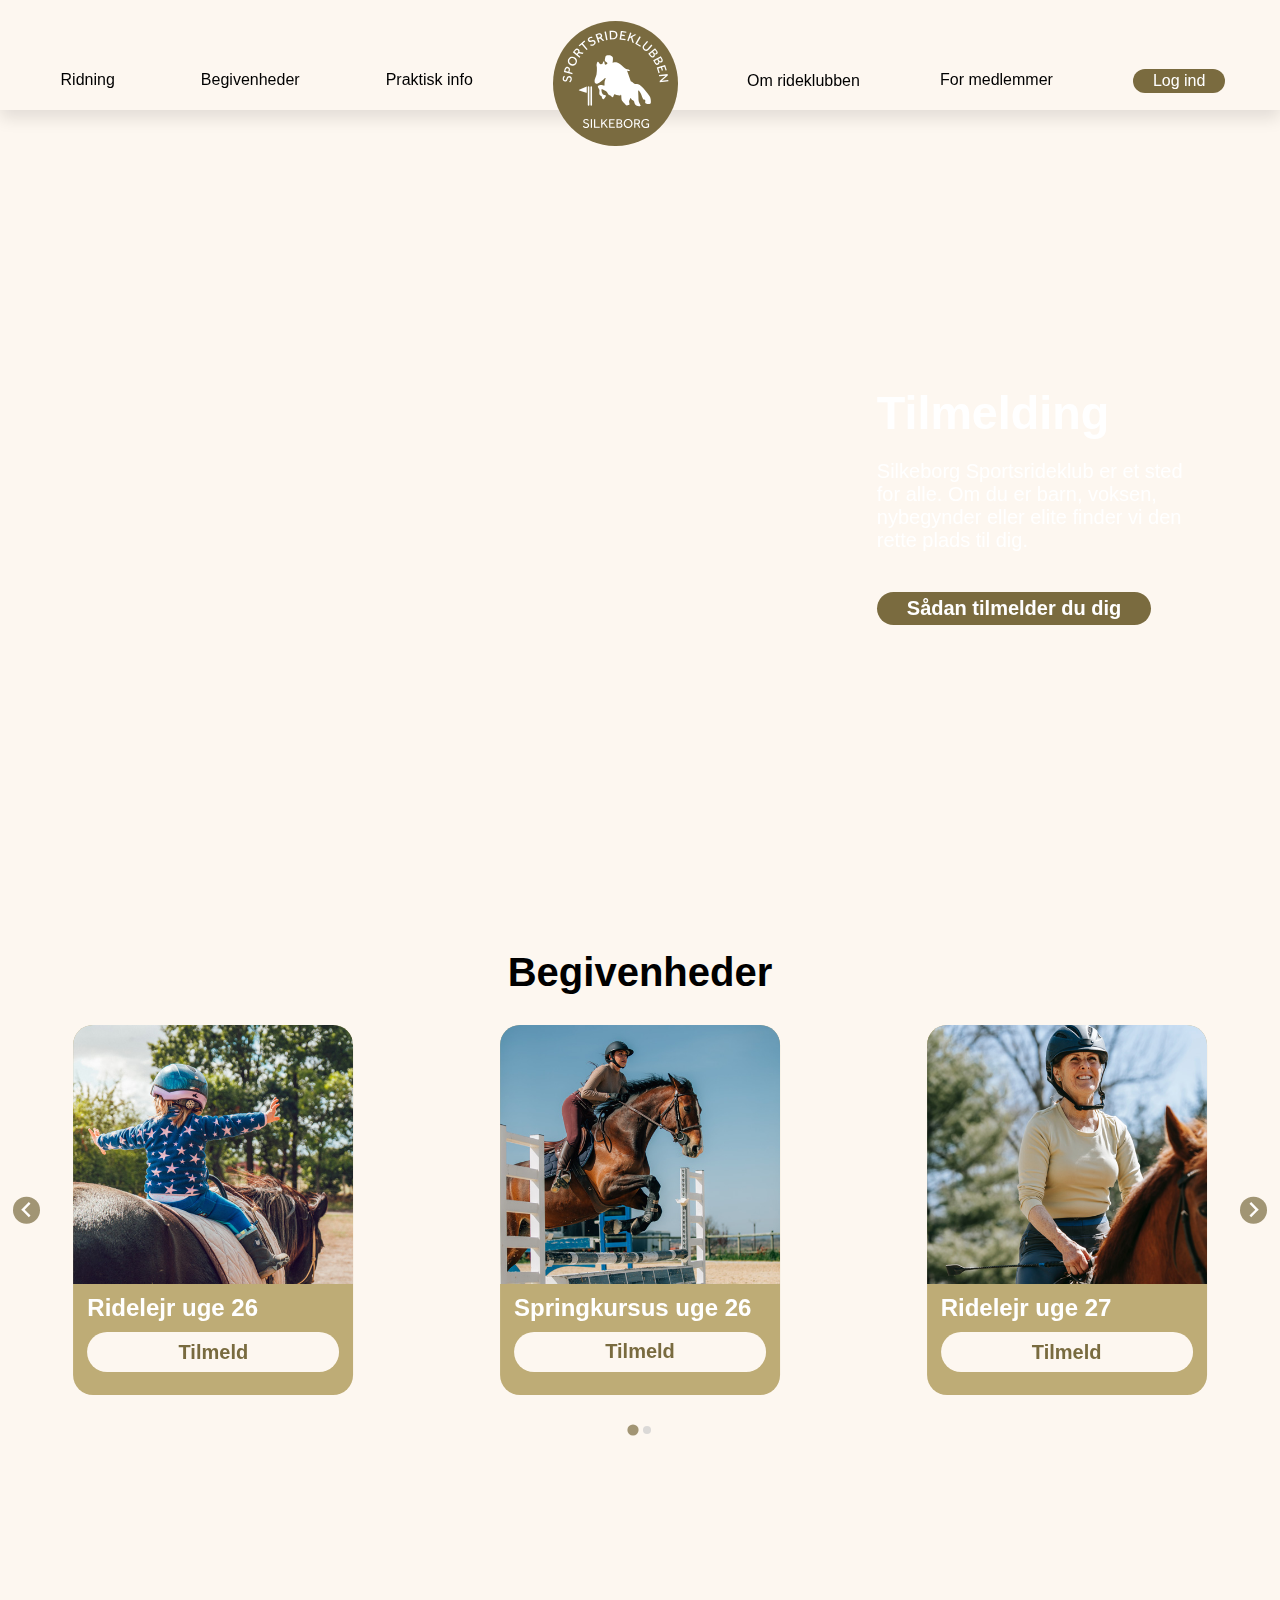
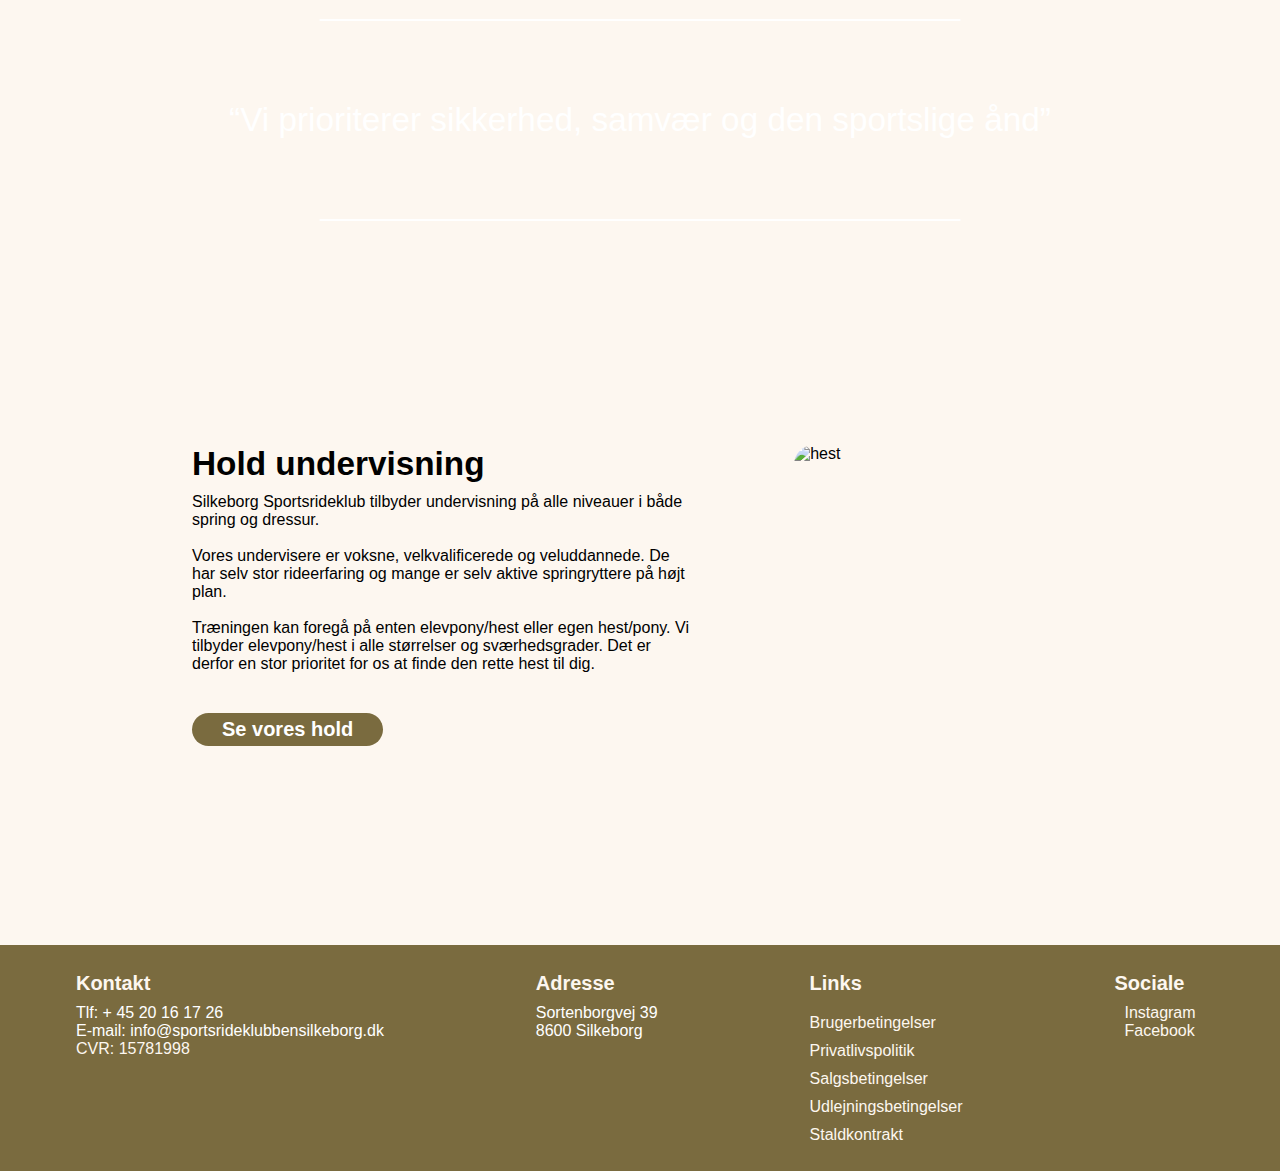
==== commit a0f1415b: "footer+link" ====
--- a/index.html
+++ b/index.html
@@ -19,29 +19,29 @@
           <button class="dropbtn">Ridning <i class="fa-solid fa-chevron-down"></i></button>
           <div class="dropdown-content">
             <a href="hold.html">Ridehold</a>
-            <a href="#">Privatundervisning</a>
-            <a href="#">Ridefysioterapi</a>
+            <a href="404.html">Privatundervisning</a>
+            <a href="404.html">Ridefysioterapi</a>
             <a href="hestene.html">Hestene</a>
-            <a href="#">Sådan tilmelder du dig</a>
+            <a href="tilmelding.html">Sådan tilmelder du dig</a>
           </div>
         </div>
         <div class="dropdown">
           <button class="dropbtn">Begivenheder <i class="fa-solid fa-chevron-down"></i></button>
           <div class="dropdown-content">
-            <a href="#">Ridelejr</a>
-            <a href="#">Konkurrencer</a>
-            <a href="#">Springkursus</a>
-            <a href="#">Kalender</a>
+            <a href="404.html">Ridelejr</a>
+            <a href="404.html">Konkurrencer</a>
+            <a href="404.html">Springkursus</a>
+            <a href="404.html">Kalender</a>
           </div>
         </div>
         <div class="dropdown">
           <button class="dropbtn">Praktisk info <i class="fa-solid fa-chevron-down"></i></button>
           <div class="dropdown-content">
-            <a href="#">Priser</a>
-            <a href="#">Kontakt</a>
-            <a href="#">Regler & sikkerhed</a>
-            <a href="#">Klublove & vedtægter</a>
-            <a href="#">Kørselsvejledning</a>
+            <a href="404.html">Priser</a>
+            <a href="bestyrelsen.html">Kontakt</a>
+            <a href="404.html">Regler & sikkerhed</a>
+            <a href="404.html">Klublove & vedtægter</a>
+            <a href="404.html">Kørselsvejledning</a>
           </div>
         </div>
         <a href="index.html"><img src="images/logo.svg" alt="logo" /></a>
@@ -50,17 +50,17 @@
           <div class="dropdown-content">
             <a href="omrideklubben.html#hisory">Historie</a>
             <a href="omrideklubben.html#facilities">Faciliteter</a>
-            <a href="#">Opstaldning</a>
+            <a href="404.html">Opstaldning</a>
           </div>
         </div>
         <div class="dropdown">
           <button class="dropbtn">For medlemmer <i class="fa-solid fa-chevron-down"></i></button>
           <div class="dropdown-content">
-            <a href="#">Kontingent</a>
-            <a href="#">Kalender</a>
-          </div>
-        </div>
-        <a href="#" id="login">Log ind</a>
+            <a href="404.html">Kontingent</a>
+            <a href="404.html">Kalender</a>
+          </div>
+        </div>
+        <a href="404.html" id="login">Log ind</a>
       </nav>
     </header>
     <div id="mobile-dropsystem">
@@ -76,11 +76,11 @@
           </div>
           <div class="cat-content">
             <div>
-              <a href="#">Ridehold</a>
-              <a href="#">Privatundervisning</a>
-              <a href="#">Ridefysioterapi</a>
-              <a href="#">Hestene</a>
-              <a href="#">Sådan tilmelder du dig</a>
+              <a href="hold.html">Ridehold</a>
+              <a href="404.html">Privatundervisning</a>
+              <a href="">Ridefysioterapi</a>
+              <a href="hestene.html">Hestene</a>
+              <a href="tilmelding.html">Sådan tilmelder du dig</a>
             </div>
           </div>
         </div>
@@ -91,10 +91,10 @@
           </div>
           <div class="cat-content">
             <div>
-              <a href="#">Ridelejr</a>
-              <a href="#">Konkurrencer</a>
-              <a href="#">Springkursus</a>
-              <a href="#">Kalender</a>
+              <a href="404.html">Ridelejr</a>
+              <a href="404.html">Konkurrencer</a>
+              <a href="404.html">Springkursus</a>
+              <a href="404.html">Kalender</a>
             </div>
           </div>
         </div>
@@ -105,11 +105,11 @@
           </div>
           <div class="cat-content">
             <div>
-              <a href="#">Priser</a>
-              <a href="#">Kontakt</a>
-              <a href="#">Regler & sikkerhed</a>
-              <a href="#">Klublove & vedtægter</a>
-              <a href="#">Kørselsvejledning</a>
+              <a href="404.html">Priser</a>
+              <a href="bestyrelsen.html">Kontakt</a>
+              <a href="404.html">Regler & sikkerhed</a>
+              <a href="404.html">Klublove & vedtægter</a>
+              <a href="404.html">Kørselsvejledning</a>
             </div>
           </div>
         </div>
@@ -120,9 +120,9 @@
           </div>
           <div class="cat-content">
             <div>
-              <a href="#">Historie</a>
-              <a href="#">Faciliteter</a>
-              <a href="#">Opstaldning</a>
+              <a href="omrideklubben.html#history">Historie</a>
+              <a href="omrideklubben.html#facilities">Faciliteter</a>
+              <a href="404.html">Opstaldning</a>
             </div>
           </div>
         </div>
@@ -133,13 +133,13 @@
           </div>
           <div class="cat-content">
             <div>
-              <a href="#">Kontingent</a>
-              <a href="#">Kalender</a>
-            </div>
-          </div>
-        </div>
-        <div class="category">
-          <a href="#" class="cat-title">
+              <a href="404.html">Kontingent</a>
+              <a href="404.html">Kalender</a>
+            </div>
+          </div>
+        </div>
+        <div class="category">
+          <a href="404.html" class="cat-title">
             <h1>Log ind</h1>
           </a>
           <div class="cat-content"></div>
@@ -255,12 +255,22 @@
         <img src="images/teamshorse.jpg" alt="hest" />
       </section>
     </main>
+
+
     <footer>
       <div>
         <h4>Kontakt</h4>
         <a href="tel:+4520161726">Tlf: + 45 20 16 17 26</a>
         <a href="mailto:info@sportsrideklubbensilkeborg.dk">E-mail: info@sportsrideklubbensilkeborg.dk</a>
         <p>CVR: 15781998</p>
+      </div>
+
+      <div>
+        <h4>Adresse</h4>
+        <a href="https://goo.gl/maps/RQooo3mKTKUKPdRt5" target="_blank">
+          Sortenborgvej 39 <br />
+          8600 Silkeborg
+        </a>
       </div>
 
       <div id="footer-betingelser">
@@ -273,14 +283,6 @@
       </div>
 
       <div>
-        <h4>Adresse</h4>
-        <a href="https://goo.gl/maps/RQooo3mKTKUKPdRt5" target="_blank">
-          Sortenborgvej 39 <br />
-          8600 Silkeborg
-        </a>
-      </div>
-
-      <div>
         <h4>Sociale</h4>
         <a class="footer-sociale" href="https://www.instagram.com/sportsrideklubbensilkeborg/" target="_blank">
           <p><i class="fa-brands fa-instagram"></i> Instagram</p>
@@ -291,5 +293,8 @@
         </a>
       </div>
     </footer>
+
+
+    
   </body>
 </html>
--- a/styles.css
+++ b/styles.css
@@ -404,6 +404,10 @@
   border-radius: 20px;
 }
 
+#history a{
+  color: #000;
+}
+
 /* Faciliteter */
 
 #facilities {
@@ -546,7 +550,7 @@
   justify-content: space-between;
   height: 380px;
   background-color: white;
-  width: 300px;
+  width: 280px;
   text-align: left;
   border-radius: 20px;
 }
@@ -766,7 +770,7 @@
   display: flex;
   align-items: center;
   justify-content: center;
-  height: calc(100vh - 100px);
+  height: calc(100dvh - 110px);
 }
 
 .div-404 img {
@@ -793,6 +797,10 @@
   margin-top: 30px;
 }
 
+#cta-404:hover {
+  background-color: #554c2f;
+}
+
 /* ---------------- HESTENE / BESTYRELSE STYLES-------- */
 
 .content-container {
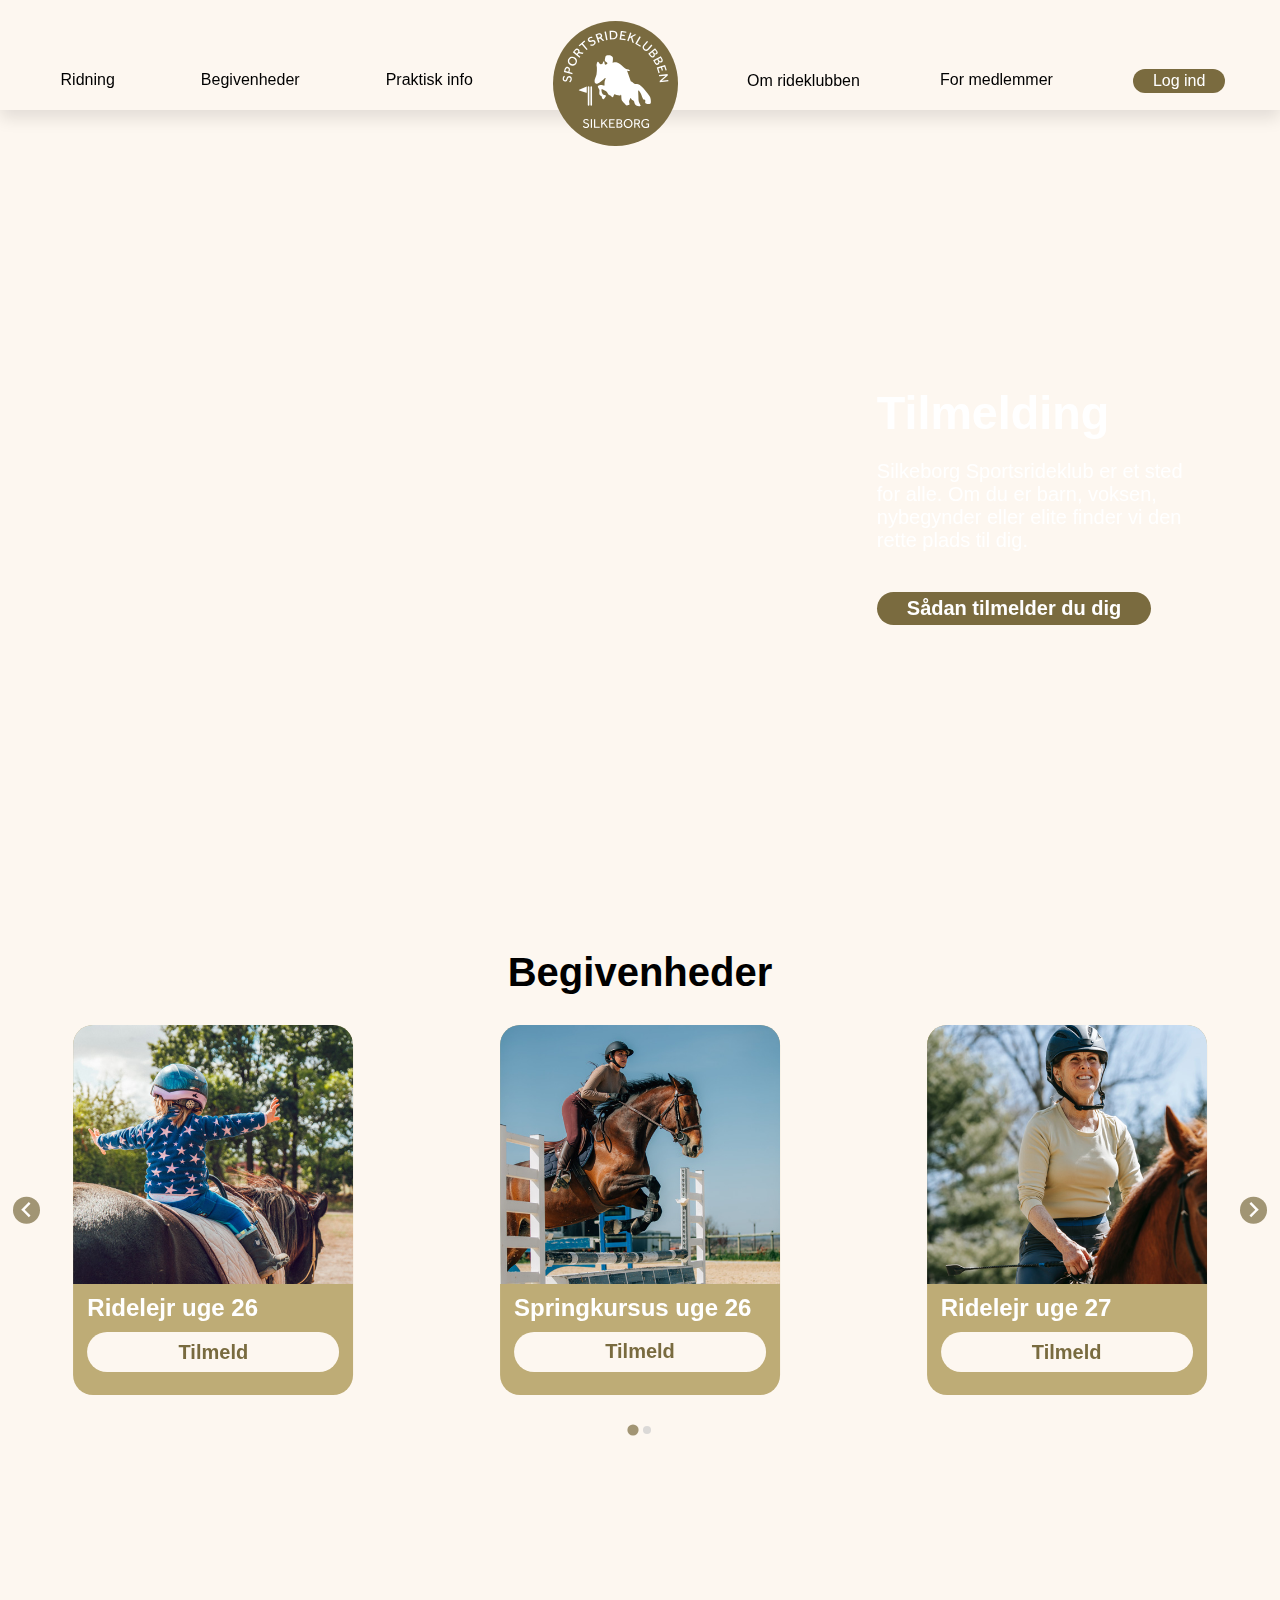
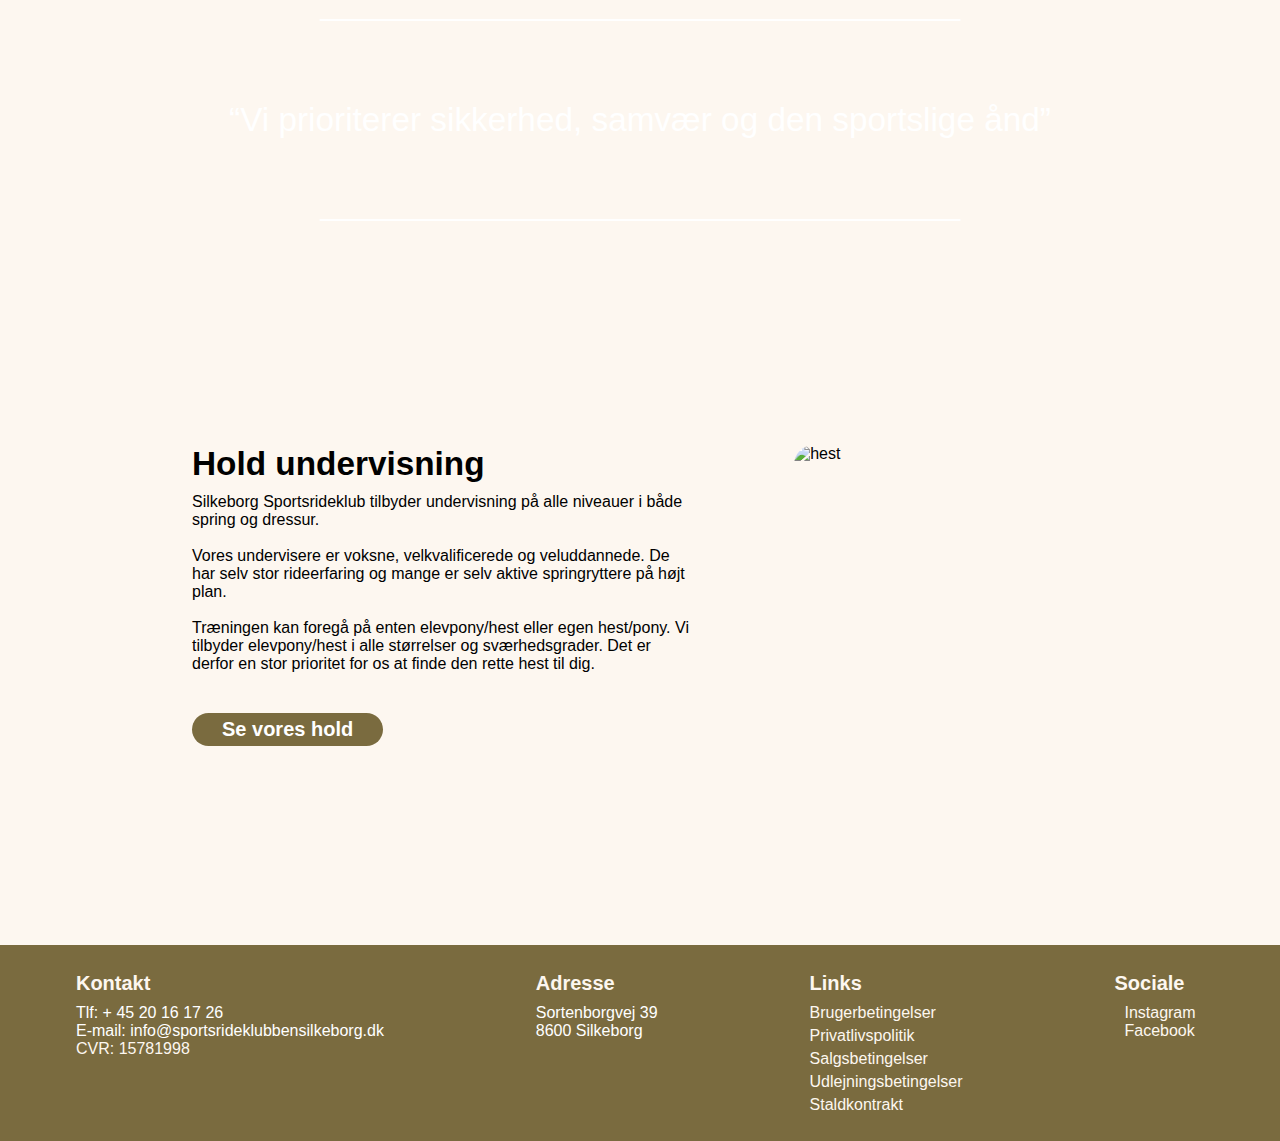
==== commit f47e5393: "Fixed footer issue" ====
--- a/index.html
+++ b/index.html
@@ -2,6 +2,11 @@
 <html lang="da">
   <head>
     <meta charset="UTF-8" />
+    <meta
+      name="description"
+      content="Sportsrideklubben Silkeborg er en rideklub med plads til alle. 
+      Vi vægter sikkerheden og udover spring og dressur, tilbyder vi også ridefysioterap"
+    />
     <meta http-equiv="X-UA-Compatible" content="IE=edge" />
     <meta name="viewport" content="width=device-width, initial-scale=1.0" />
     <script src="https://kit.fontawesome.com/e4a889809e.js" crossorigin="anonymous"></script>
@@ -20,7 +25,7 @@
           <div class="dropdown-content">
             <a href="hold.html">Ridehold</a>
             <a href="404.html">Privatundervisning</a>
-            <a href="404.html">Ridefysioterapi</a>
+            <a href="ridefysioterapi.html">Ridefysioterapi</a>
             <a href="hestene.html">Hestene</a>
             <a href="tilmelding.html">Sådan tilmelder du dig</a>
           </div>
@@ -78,7 +83,7 @@
             <div>
               <a href="hold.html">Ridehold</a>
               <a href="404.html">Privatundervisning</a>
-              <a href="">Ridefysioterapi</a>
+              <a href="ridefysioterapi.html">Ridefysioterapi</a>
               <a href="hestene.html">Hestene</a>
               <a href="tilmelding.html">Sådan tilmelder du dig</a>
             </div>
@@ -256,7 +261,6 @@
       </section>
     </main>
 
-
     <footer>
       <div>
         <h4>Kontakt</h4>
@@ -275,11 +279,13 @@
 
       <div id="footer-betingelser">
         <h4>Links</h4>
-        <a href="#">Brugerbetingelser</a>
-        <a href="#">Privatlivspolitik</a>
-        <a href="#">Salgsbetingelser</a>
-        <a href="#">Udlejningsbetingelser</a>
-        <a href="#">Staldkontrakt</a>
+        <div id="footer-links">
+          <a href="404.html">Brugerbetingelser</a>
+          <a href="404.html">Privatlivspolitik</a>
+          <a href="404.html">Salgsbetingelser</a>
+          <a href="404.html">Udlejningsbetingelser</a>
+          <a href="404.html">Staldkontrakt</a>
+        </div>
       </div>
 
       <div>
@@ -293,8 +299,5 @@
         </a>
       </div>
     </footer>
-
-
-    
   </body>
 </html>
--- a/styles.css
+++ b/styles.css
@@ -166,7 +166,7 @@
 }
 
 .dropdown-content a {
-  font-size: 10pt;
+  font-size: 11pt;
   box-shadow: 0px 8px 16px 0px rgba(0, 0, 0, 0.111);
   color: black;
   background-color: #fdf7f0;
@@ -216,6 +216,7 @@
   position: absolute;
   right: 0;
   backdrop-filter: blur(15px);
+  -webkit-backdrop-filter: blur(15px);
   color: white;
   height: calc(100vh - 110px);
   width: 35vw;
@@ -383,6 +384,73 @@
   border-radius: 20px;
 }
 
+/* RIDEFYSIOTERAPI */
+
+/*Hero billede*/
+#heroridefysioterapi {
+  background-image: url(images/heroridefysioterapi.jpg);
+  background-size: cover;
+  width: auto;
+  height: calc(100vh - 110px);
+}
+
+#herobox {
+  background-color: #fdf7f0;
+  justify-content: center;
+  position: absolute;
+  top: 500px;
+  right: 0;
+  width: 500px;
+  height: auto;
+  padding-top: 20px;
+  padding-bottom: 20px;
+  padding-left: 40px;
+  border-radius: 10px 0px 0px 10px;
+}
+
+#inforidefysioterapi {
+  display: flex;
+  justify-content: center;
+  background-color: #f3eee7;
+  height: 500px;
+}
+
+#ridefysioterapileft {
+  width: 25%;
+  margin-right: 100px;
+  margin-top: 50px;
+}
+
+#ridefysioterapiright {
+  margin-top: 50px;
+  width: 25%;
+  margin-left: 100px;
+}
+
+#tilmeldingridefysioterapi {
+  display: flex;
+  justify-content: center;
+}
+
+#tilmeldingridefysioterapileft {
+  width: 30%;
+  margin-right: 100px;
+  position: relative;
+  bottom: 100px;
+}
+
+#tilmeldingridefysioterapiright {
+  width: 30%;
+  margin-left: 100px;
+  padding-top: 100px;
+}
+
+#rundtbillede {
+  border-radius: 50%;
+  border: 8px solid #796b3f;
+}
+
+/* OM RIDESKOLEN */
 /* Historiesektionen */
 
 #history {
@@ -404,8 +472,13 @@
   border-radius: 20px;
 }
 
-#history a{
+#history a {
   color: #000;
+}
+#centersection {
+  padding-left: 50px;
+  padding-right: 50px;
+  width: 25vw;
 }
 
 /* Faciliteter */
@@ -651,11 +724,12 @@
   padding-bottom: 1vh;
 }
 
-/* Denne div lagde sig vandret, derfor flex columme */
-#footer-betingelser {
-  display: flex;
-  flex-direction: column;
-  gap: 10px;
+#footer-links {
+  display: flex;
+  gap: 5px;
+}
+#footer-links a:hover {
+  text-decoration: underline;
 }
 
 #footer-betingelser a {
@@ -685,25 +759,34 @@
 /* ---------------- TILMELDING-------- */
 
 .step-1-3 {
-  margin-top: 2vw;
-  margin-bottom: 7vw;
+  height: 500px;
+  display: flex;
+  justify-content: center;
+  align-items: center;
+  gap: 50px;
 }
 
 .step-2 {
+  height: 500px;
+  display: flex;
+  flex-direction: row-reverse;
+  align-items: center;
+  justify-content: center;
+  gap: 50px;
   background-color: #f3eee7;
-  height: 25vw;
-  padding-top: 5vw;
 }
 
 .circle-step-1-3 {
-  width: 20vw;
-  height: 20vw;
+  display: flex;
+  justify-content: center;
+  align-items: center;
+  width: 300px;
+  height: 300px;
   border-radius: 50%;
   font-size: 30pt;
   color: #f3eee7;
   text-align: center;
   background-color: #796b3f;
-  margin-left: 15vw;
   transition: 0.1s ease-in-out;
 }
 .circle-step-1-3:hover,
@@ -712,14 +795,16 @@
 }
 
 .circle-step-2 {
-  width: 20vw;
-  height: 20vw;
+  display: flex;
+  justify-content: center;
+  align-items: center;
+  width: 300px;
+  height: 300px;
   border-radius: 50%;
   font-size: 50px;
   color: #f3eee7;
   text-align: center;
   background-color: #796b3f;
-  margin-left: 57vw;
   transition: 0.1s ease-in-out;
 }
 
@@ -727,22 +812,17 @@
 .circle-step-2 h1 {
   color: rgb(255, 255, 255);
   font-size: 30pt;
-  padding-top: 7vw;
 }
 
 .step-1-3-text {
-  margin-left: 38vw;
-  margin-top: -17vw;
   z-index: 1;
-  max-width: 40vw;
+  width: 40%;
   color: black;
 }
 
 .step-2-text {
-  margin-left: 15vw;
-  margin-top: -17vw;
   z-index: 1;
-  max-width: 40vw;
+  width: 40%;
   color: black;
 }
 
@@ -759,9 +839,9 @@
 
 /* De 3 heste i bunden */
 #horses {
-  margin-left: 15vw;
-  margin-right: 15vw;
-  margin-bottom: -10vw;
+  display: block;
+  width: 70%;
+  margin: auto;
 }
 
 /* ---------------- 404 - side----------------- */
@@ -770,7 +850,8 @@
   display: flex;
   align-items: center;
   justify-content: center;
-  height: calc(100dvh - 110px);
+  height: calc(100dvh - 100px);
+  overflow: hidden;
 }
 
 .div-404 img {
@@ -823,7 +904,7 @@
 /* Overskrift */
 .hestene-bestyrelse-h1 {
   text-align: center;
-  margin-top: 5vw;
+  margin-top: 50px;
 }
 
 .hestene-bestyrelse-p {
@@ -933,10 +1014,6 @@
     width: 100%;
   }
 
-  /* Hold cards */
-  /* .hold-card-row {
-  } */
-
   /* FOOTER */
   footer {
     flex-direction: column;
@@ -980,103 +1057,72 @@
     font-size: 10pt;
   }
 
-  /* OM RIDEKLUBBEN */
-
-  #history {
+  /* RIDEFYSIOTERAPI*/
+
+  #heroridefysioterapi {
+    height: 50vw;
+    top: 200px;
+  }
+
+  #herobox {
+    top: 350px;
+  }
+
+  #rundtbillede {
+    height: 350px;
+  }
+
+  #tilmeldingridefysioterapiright {
+    padding-top: 20px;
+  }
+
+  #ridefysioterapileft {
+    width: 50%;
+    margin-left: 100px;
+  }
+
+  #ridefysioterapiright {
+    width: 40%;
+    margin-right: 100px;
+  }
+
+  #tilmeldingridefysioterapileft {
+    bottom: 50px;
+  }
+
+  /* -------------- TILMELDING -------- */
+  .step-1-3 {
     flex-direction: column;
-    width: 85%;
-  }
-  #history div {
-    width: 100%;
-  }
-  #history img {
-    margin-top: 30px;
-  }
-
-  #facilities {
-    flex-direction: column;
-  }
-  #facilities h1 {
-    font-size: 25pt;
-    margin-bottom: 30px;
-  }
-  #facilities hr {
-    display: none;
-  }
-  #listfacilities {
-    width: 80%;
-  }
-
-  #activities {
-    flex-direction: column;
-    align-items: center;
-    gap: 50px;
-    width: 100%;
-    margin: auto;
-    margin-bottom: 50px;
-  }
-  #leftbox,
-  #rightbox {
-    width: 85%;
-    padding: 0;
-  }
-
-  /* TILMELDING */
-  .step-1-3 {
-    margin-bottom: 5vw;
-  }
-
-  .step-2 {
-    background-color: #fdf7f0;
-    height: 70%;
-    width: 100%;
-    margin-bottom: 15vw;
-  }
-
-  .circle-step-1-3,
-  .circle-step-2 {
-    width: 35vw;
-    height: 35vw;
-    margin-left: 35vw;
-  }
-
-  .circle-step-1-3 h1,
-  .circle-step-2 h1 {
-    font-size: 18pt;
-    padding-top: 14vw;
-  }
-
-  .step-1-3-text,
-  .step-2-text {
-    margin-top: 5vw;
-    margin-left: 10vw;
-    max-width: 85vw;
-  }
-
-  .step-1-3-text h1,
-  .step-2-text h1 {
-    font-size: 18pt;
-  }
-
-  .step-1-3-text p,
-  .step-2-text p {
-    font-size: 14pt;
-  }
-
-  #horses {
-    width: 80%;
-    margin-left: 10vw;
-    margin-right: 10vw;
-  }
-
-  /* ---------------- 404 - side----------------- */
-  .div-404 {
-    height: auto;
-    flex-direction: column;
-    gap: 50px;
-    text-align: center;
     margin-top: 50px;
     margin-bottom: 50px;
+  }
+  .step-2 {
+    flex-direction: column;
+    padding-top: 50px;
+    padding-bottom: 50px;
+  }
+  .step-1-3-text {
+    width: 80%;
+  }
+  .step-2-text {
+    width: 80%;
+  }
+  .circle-step-1-3 {
+    width: 250px;
+    height: 250px;
+  }
+  .circle-step-2 {
+    width: 250px;
+    height: 250px;
+  }
+  #horses {
+    width: 90%;
+  }
+
+  /* 404 Page */
+  .div-404 {
+    flex-direction: column;
+    text-align: center;
   }
 }
 
@@ -1088,7 +1134,7 @@
   /* BESTYRELSEN OG HESTENE SIDER */
   /* Overskrift på siden */
   .hestene-bestyrelse-h1 {
-    font-size: 18pt;
+    font-size: 20pt;
   }
 
   .hestene-bestyrelse-p {
@@ -1159,4 +1205,72 @@
     font-size: 6pt;
     margin-bottom: -4vw;
   }
-}
+
+  /* Retning ændres på info omkring ridefysioterapi*/
+  #inforidefysioterapi {
+    flex-direction: column;
+    height: 600px;
+  }
+
+  #ridefysioterapileft {
+    width: 80%;
+    margin: auto;
+    padding-top: 5vw;
+  }
+
+  #ridefysioterapiright {
+    width: 80%;
+    margin: auto;
+    padding-bottom: 15vw;
+  }
+
+  /* Retning ændres på tilmelding til ridefysioterapi*/
+
+  #heroridefysioterapi {
+    height: 70vw;
+    top: 300px;
+  }
+
+  #herobox {
+    top: 250px;
+    width: 65%;
+    padding-top: 10px;
+    padding-bottom: 10px;
+  }
+
+  #tilmeldingridefysioterapi {
+    flex-direction: column;
+  }
+  #rundtbillede {
+    height: 300px;
+    position: relative;
+    bottom: 50px;
+  }
+
+  #ridefysioterapileft {
+    margin-top: 30px;
+  }
+
+  #ridefysioterapiright {
+    margin-top: 15px;
+  }
+
+  #inforidefysioterapi {
+    height: 700px;
+  }
+
+  #tilmeldingridefysioterapileft {
+    width: 90%;
+    margin: auto;
+    margin-right: 0px;
+    position: static;
+    bottom: 50px;
+  }
+
+  #tilmeldingridefysioterapiright {
+    width: 80%;
+    margin: auto;
+    padding-bottom: 20px;
+    padding-top: 0px;
+  }
+}
